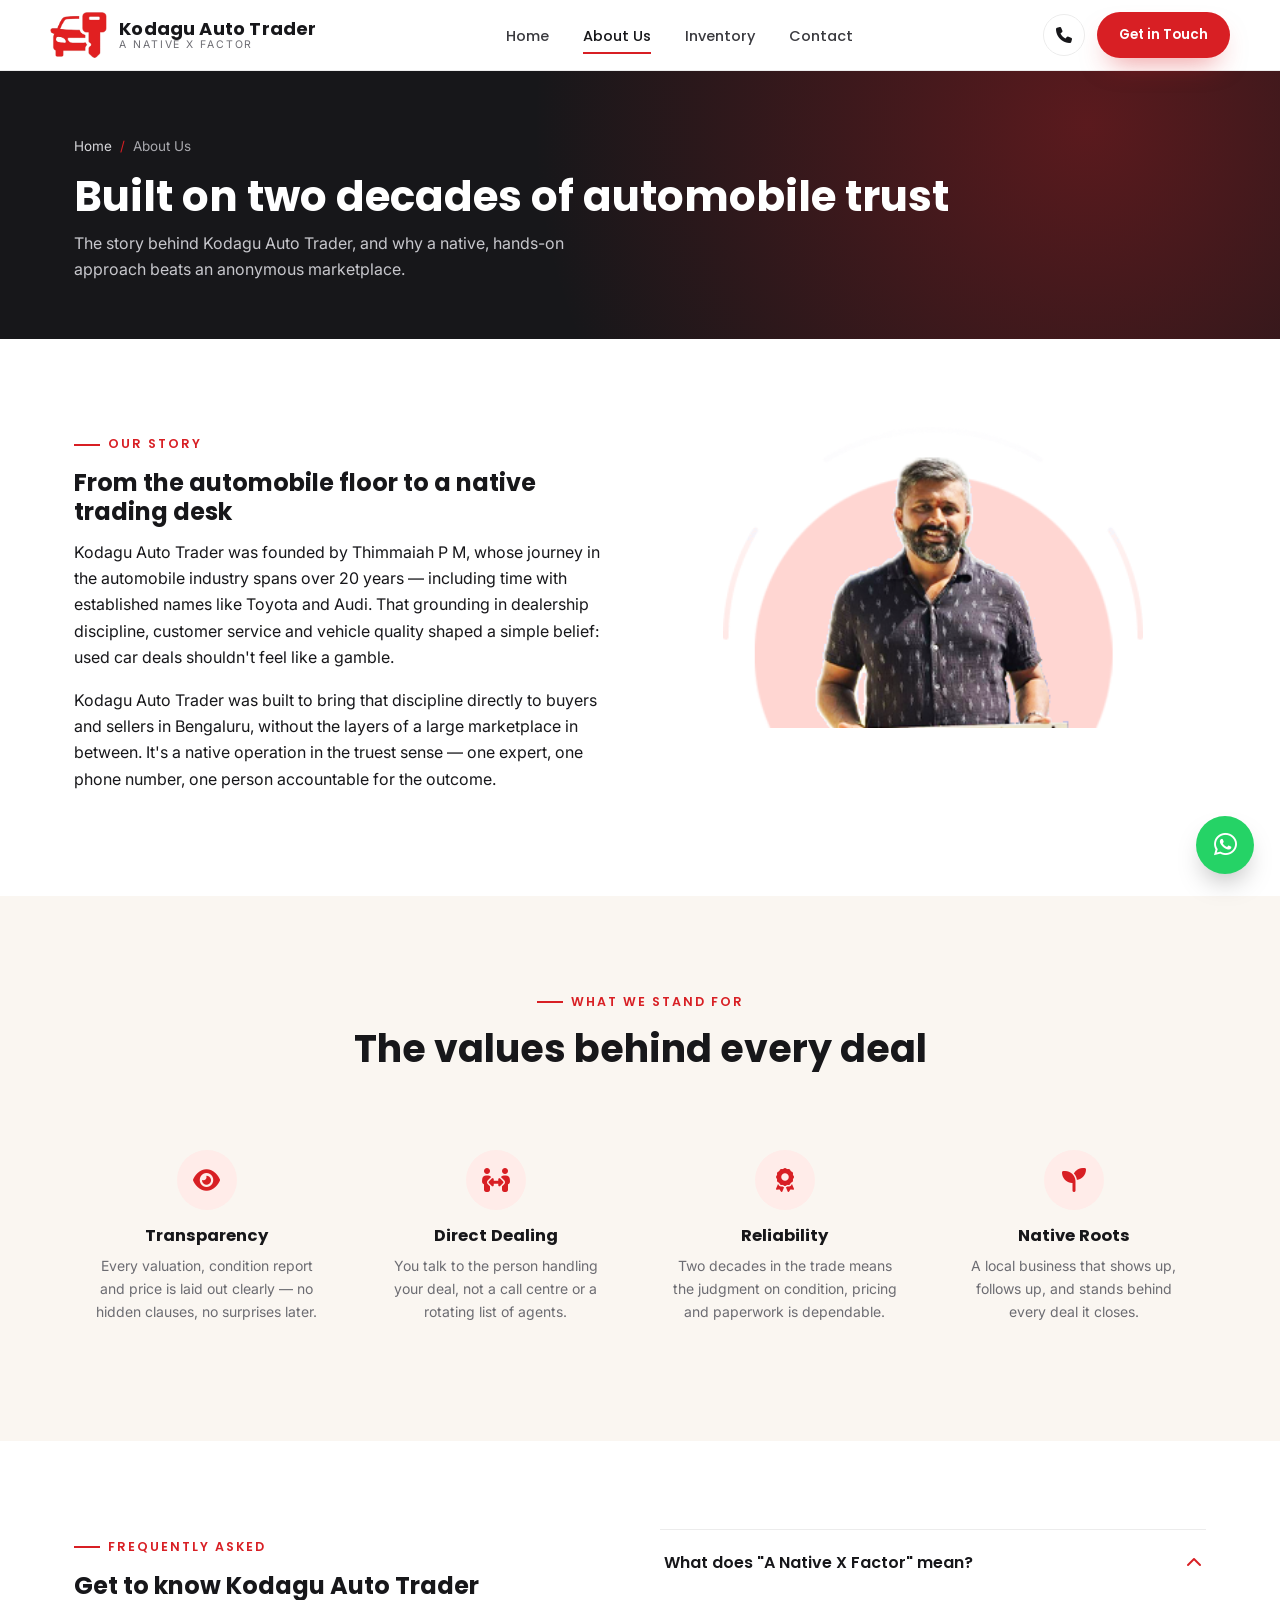
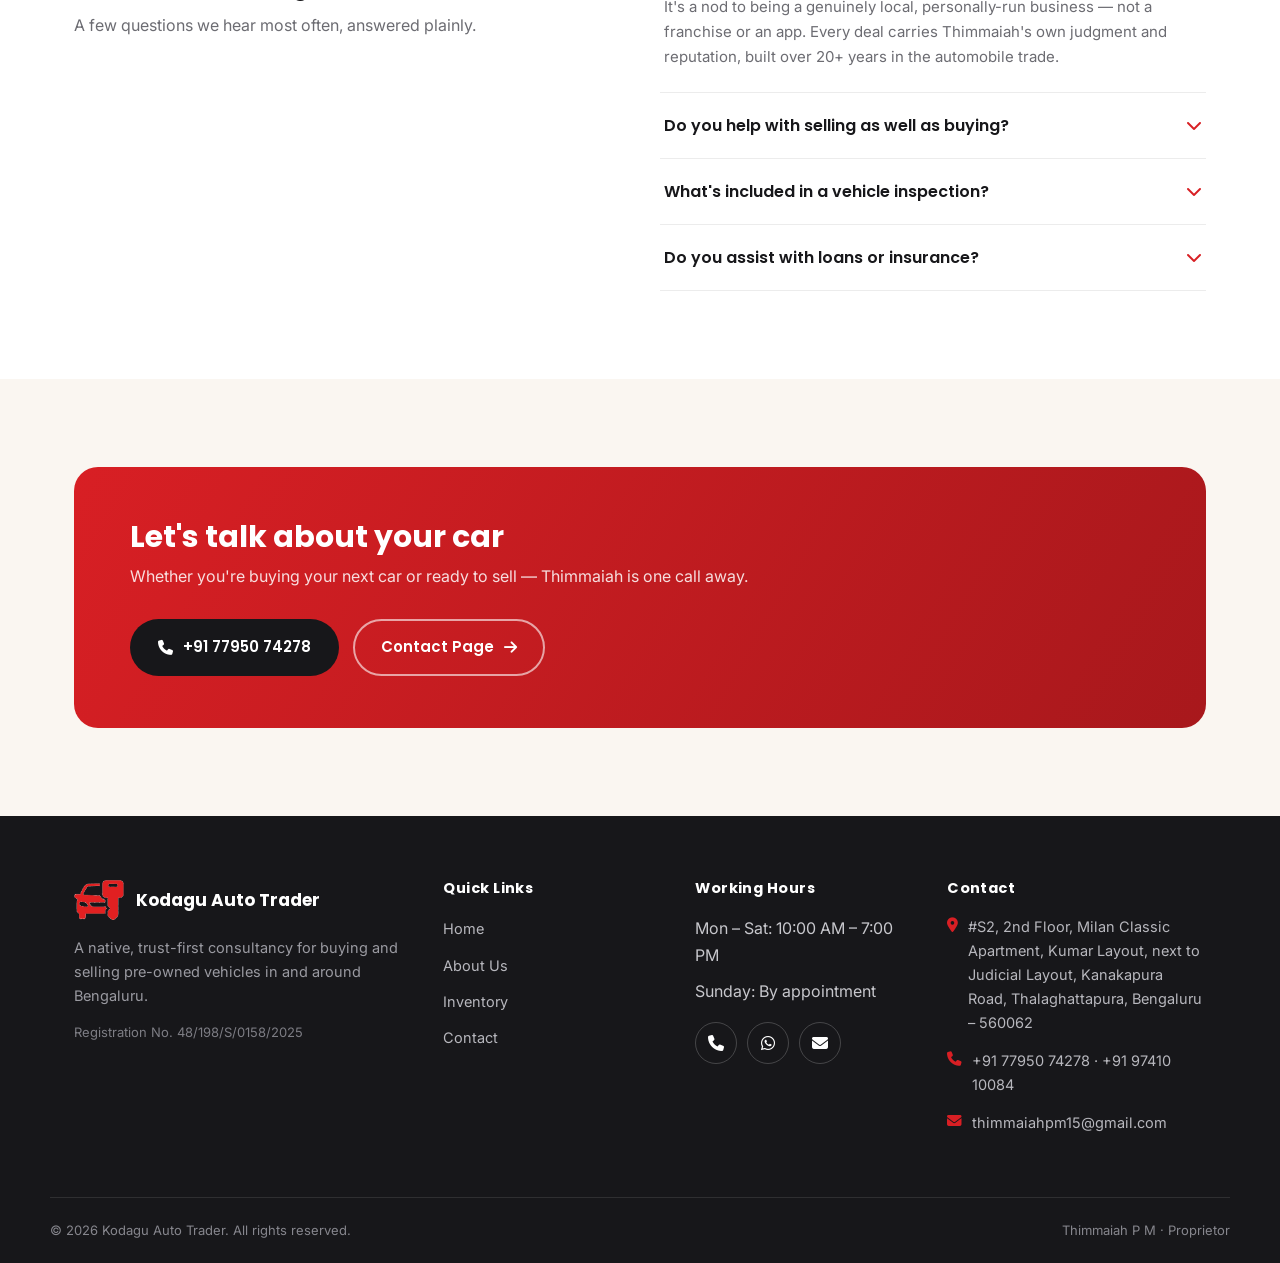
==== about.html @ fabde68c "Inital Pages added" ====
<!doctype html>
<html lang="en">
<head>
<meta charset="UTF-8">
<meta name="viewport" content="width=device-width, initial-scale=1.0">
<title>About Us | Kodagu Auto Trader</title>
<meta name="description" content="Learn about Kodagu Auto Trader, a native Bengaluru used car consultancy led by Thimmaiah P M, and the values that shape every deal.">
<link rel="icon" type="image/png" href="assets/images/logo/favicon-32.png">
<link rel="apple-touch-icon" href="assets/images/logo/favicon-180.png">
<link rel="preconnect" href="https://fonts.googleapis.com">
<link href="https://fonts.googleapis.com/css2?family=Inter:wght@400;500;600;700&family=Poppins:wght@500;600;700;800&display=swap" rel="stylesheet">
<link rel="stylesheet" href="https://cdnjs.cloudflare.com/ajax/libs/font-awesome/6.5.1/css/all.min.css">
<link rel="stylesheet" href="assets/css/style.css">
</head>
<body>

<header class="site-header">
  <div class="container header-inner">
    <a href="index.html" class="brand">
      <img src="assets/images/logo/icon.png" alt="Kodagu Auto Trader">
      <span class="brand-text"><strong>Kodagu Auto Trader</strong><span>A Native X Factor</span></span>
    </a>
    <nav class="main-nav">
      <ul>
        <li><a href="index.html">Home</a></li>
        <li><a href="about.html" class="active">About Us</a></li>
        <li><a href="inventory.html">Inventory</a></li>
        <li><a href="contact.html">Contact</a></li>
      </ul>
    </nav>
    <div class="header-actions">
      <a href="tel:+917795074278" class="icon-btn call-desktop" title="Call us"><i class="fas fa-phone"></i></a>
      <a href="contact.html" class="btn btn-primary btn-sm">Get in Touch</a>
      <button class="nav-toggle" aria-label="Toggle menu"><span></span><span></span><span></span></button>
    </div>
  </div>
</header>

<section class="page-banner">
  <div class="container">
    <div class="breadcrumb"><a href="index.html">Home</a><span>/</span>About Us</div>
    <h1>Built on two decades of automobile trust</h1>
    <p>The story behind Kodagu Auto Trader, and why a native, hands-on approach beats an anonymous marketplace.</p>
  </div>
</section>

<section class="section">
  <div class="container">
    <div class="grid-2">
      <div class="reveal">
        <span class="eyebrow">Our Story</span>
        <h2>From the automobile floor to a native trading desk</h2>
        <p>Kodagu Auto Trader was founded by Thimmaiah P M, whose journey in the automobile industry spans over 20 years &mdash; including time with established names like Toyota and Audi. That grounding in dealership discipline, customer service and vehicle quality shaped a simple belief: used car deals shouldn't feel like a gamble.</p>
        <p>Kodagu Auto Trader was built to bring that discipline directly to buyers and sellers in Bengaluru, without the layers of a large marketplace in between. It's a native operation in the truest sense &mdash; one expert, one phone number, one person accountable for the outcome.</p>
      </div>
      <div class="reveal">
        <img src="assets/images/team/thimmaiah.png" alt="Thimmaiah P M" style="border-radius:20px; width:100%; max-width:420px; margin:0 auto; display:block;">
      </div>
    </div>
  </div>
</section>

<section class="section section--cream">
  <div class="container">
    <div class="section-head center reveal">
      <span class="eyebrow">What We Stand For</span>
      <h2>The values behind every deal</h2>
    </div>
    <div class="value-grid">
      <div class="value-card reveal">
        <div class="ic"><i class="fas fa-eye"></i></div>
        <h3>Transparency</h3>
        <p>Every valuation, condition report and price is laid out clearly &mdash; no hidden clauses, no surprises later.</p>
      </div>
      <div class="value-card reveal">
        <div class="ic"><i class="fas fa-people-arrows"></i></div>
        <h3>Direct Dealing</h3>
        <p>You talk to the person handling your deal, not a call centre or a rotating list of agents.</p>
      </div>
      <div class="value-card reveal">
        <div class="ic"><i class="fas fa-award"></i></div>
        <h3>Reliability</h3>
        <p>Two decades in the trade means the judgment on condition, pricing and paperwork is dependable.</p>
      </div>
      <div class="value-card reveal">
        <div class="ic"><i class="fas fa-seedling"></i></div>
        <h3>Native Roots</h3>
        <p>A local business that shows up, follows up, and stands behind every deal it closes.</p>
      </div>
    </div>
  </div>
</section>

<section class="section">
  <div class="container">
    <div class="grid-2">
      <div class="reveal">
        <span class="eyebrow">Frequently Asked</span>
        <h2>Get to know Kodagu Auto Trader</h2>
        <p style="color:var(--muted);">A few questions we hear most often, answered plainly.</p>
      </div>
      <div class="reveal">
        <div class="accordion open">
          <div class="accordion-item open">
            <button class="accordion-head">What does "A Native X Factor" mean? <span class="chev"><i class="fas fa-chevron-down"></i></span></button>
            <div class="accordion-body"><div class="accordion-body-inner">It's a nod to being a genuinely local, personally-run business &mdash; not a franchise or an app. Every deal carries Thimmaiah's own judgment and reputation, built over 20+ years in the automobile trade.</div></div>
          </div>
          <div class="accordion-item">
            <button class="accordion-head">Do you help with selling as well as buying? <span class="chev"><i class="fas fa-chevron-down"></i></span></button>
            <div class="accordion-body"><div class="accordion-body-inner">Yes. We handle valuation, inspection, market sourcing, negotiation and documentation for sellers looking to get a fair price, and for buyers looking for a verified, well-priced car.</div></div>
          </div>
          <div class="accordion-item">
            <button class="accordion-head">What's included in a vehicle inspection? <span class="chev"><i class="fas fa-chevron-down"></i></span></button>
            <div class="accordion-body"><div class="accordion-body-inner">
              A check of the mechanical and electrical systems, signs of accidents or prior repairs, and an honest read on overall condition.
              <ul>
                <li>Engine, transmission and electrical health</li>
                <li>Body and paint condition, accident history</li>
                <li>Documentation and ownership verification</li>
              </ul>
            </div></div>
          </div>
          <div class="accordion-item">
            <button class="accordion-head">Do you assist with loans or insurance? <span class="chev"><i class="fas fa-chevron-down"></i></span></button>
            <div class="accordion-body"><div class="accordion-body-inner">We guide you on financing options and suitable insurance cover, and help make sense of the transfer process so you're not left figuring it out alone.</div></div>
          </div>
        </div>
      </div>
    </div>
  </div>
</section>

<section class="section section--cream">
  <div class="container">
    <div class="cta-banner reveal">
      <div>
        <h2>Let's talk about your car</h2>
        <p>Whether you're buying your next car or ready to sell &mdash; Thimmaiah is one call away.</p>
      </div>
      <div class="cta-actions">
        <a href="tel:+917795074278" class="btn btn-dark"><i class="fas fa-phone"></i> +91 77950 74278</a>
        <a href="contact.html" class="btn btn-outline">Contact Page <i class="fas fa-arrow-right"></i></a>
      </div>
    </div>
  </div>
</section>

<footer class="site-footer">
  <div class="container footer-grid">
    <div>
      <div class="footer-brand">
        <img src="assets/images/logo/icon.png" alt="Kodagu Auto Trader">
        <strong>Kodagu Auto Trader</strong>
      </div>
      <p>A native, trust-first consultancy for buying and selling pre-owned vehicles in and around Bengaluru.</p>
      <p style="color:#7d7d84; font-size:13px;">Registration No. 48/198/S/0158/2025</p>
    </div>
    <div>
      <h4>Quick Links</h4>
      <ul class="footer-links">
        <li><a href="index.html">Home</a></li>
        <li><a href="about.html">About Us</a></li>
        <li><a href="inventory.html">Inventory</a></li>
        <li><a href="contact.html">Contact</a></li>
      </ul>
    </div>
    <div>
      <h4>Working Hours</h4>
      <ul class="footer-links">
        <li>Mon &ndash; Sat: 10:00 AM &ndash; 7:00 PM</li>
        <li>Sunday: By appointment</li>
      </ul>
      <div class="footer-social">
        <a href="tel:+917795074278" class="icon-btn" style="border-color:rgba(255,255,255,0.2); color:#fff;"><i class="fas fa-phone"></i></a>
        <a href="https://wa.me/917795074278" target="_blank" rel="noopener" class="icon-btn" style="border-color:rgba(255,255,255,0.2); color:#fff;"><i class="fab fa-whatsapp"></i></a>
        <a href="mailto:thimmaiahpm15@gmail.com" class="icon-btn" style="border-color:rgba(255,255,255,0.2); color:#fff;"><i class="fas fa-envelope"></i></a>
      </div>
    </div>
    <div>
      <h4>Contact</h4>
      <ul class="footer-contact">
        <li><i class="fas fa-location-dot"></i> #S2, 2nd Floor, Milan Classic Apartment, Kumar Layout, next to Judicial Layout, Kanakapura Road, Thalaghattapura, Bengaluru &ndash; 560062</li>
        <li><i class="fas fa-phone"></i> +91 77950 74278 &middot; +91 97410 10084</li>
        <li><i class="fas fa-envelope"></i> thimmaiahpm15@gmail.com</li>
      </ul>
    </div>
  </div>
  <div class="container footer-bottom">
    <span>&copy; <span id="year"></span> Kodagu Auto Trader. All rights reserved.</span>
    <span>Thimmaiah P M &middot; Proprietor</span>
  </div>
</footer>

<a href="https://wa.me/917795074278" target="_blank" rel="noopener" class="whatsapp-float" title="Chat on WhatsApp"><i class="fab fa-whatsapp"></i></a>
<div class="back-top" title="Back to top"><i class="fas fa-arrow-up"></i></div>

<script src="assets/js/main.js"></script>
<script>document.getElementById("year").textContent = new Date().getFullYear();</script>
</body>
</html>
---- assets/css/style.css ----
/* Kodagu Auto Trader — base styles */

:root {
  --red: #d81f24;
  --red-dark: #a8181c;
  --red-light: #ffece9;
  --ink: #17171a;
  --ink-soft: #3a3a3f;
  --paper: #ffffff;
  --cream: #faf6f1;
  --line: #ececec;
  --muted: #6c6c72;
  --shadow: 0 20px 45px -20px rgba(23, 23, 26, 0.25);
  --radius: 14px;
  --container: 1180px;
  --font-head: "Poppins", "Segoe UI", sans-serif;
  --font-body: "Inter", "Segoe UI", sans-serif;
}

* { box-sizing: border-box; }
html { scroll-behavior: smooth; }

body {
  margin: 0;
  font-family: var(--font-body);
  color: var(--ink);
  background: var(--paper);
  line-height: 1.65;
  -webkit-font-smoothing: antialiased;
}

img { max-width: 100%; display: block; }
a { color: inherit; text-decoration: none; }
ul { margin: 0; padding: 0; list-style: none; }
h1, h2, h3, h4 {
  font-family: var(--font-head);
  line-height: 1.2;
  margin: 0 0 0.5em;
  color: var(--ink);
}
p { margin: 0 0 1em; }

.container {
  width: 100%;
  max-width: var(--container);
  margin: 0 auto;
  padding: 0 24px;
}

.section {
  padding: 88px 0;
}
.section--tight { padding: 56px 0; }
.section--cream { background: var(--cream); }
.section--ink { background: var(--ink); color: #eee; }
.section--ink h2, .section--ink h3 { color: #fff; }

.eyebrow {
  display: inline-flex;
  align-items: center;
  gap: 8px;
  font-family: var(--font-head);
  font-size: 12.5px;
  font-weight: 600;
  letter-spacing: 0.16em;
  text-transform: uppercase;
  color: var(--red);
  margin-bottom: 14px;
}
.eyebrow::before {
  content: "";
  width: 26px;
  height: 2px;
  background: var(--red);
  display: inline-block;
}

.section-head {
  max-width: 640px;
  margin: 0 0 48px;
}
.section-head.center { margin-left: auto; margin-right: auto; text-align: center; }
.section-head h2 { font-size: clamp(26px, 3.2vw, 38px); }
.section-head p { color: var(--muted); font-size: 17px; }

/* Buttons */
.btn {
  display: inline-flex;
  align-items: center;
  gap: 10px;
  padding: 14px 26px;
  border-radius: 999px;
  font-family: var(--font-head);
  font-weight: 600;
  font-size: 15px;
  border: 2px solid transparent;
  cursor: pointer;
  transition: transform 0.18s ease, box-shadow 0.18s ease, background 0.18s ease, color 0.18s ease;
  white-space: nowrap;
}
.btn:hover { transform: translateY(-2px); }
.btn-primary { background: var(--red); color: #fff; box-shadow: 0 14px 28px -12px rgba(216, 31, 36, 0.55); }
.btn-primary:hover { background: var(--red-dark); }
.btn-dark { background: var(--ink); color: #fff; }
.btn-dark:hover { background: #000; }
.btn-outline { border-color: rgba(255,255,255,0.5); color: #fff; }
.btn-outline:hover { background: rgba(255,255,255,0.12); }
.btn-outline-dark { border-color: var(--ink); color: var(--ink); }
.btn-outline-dark:hover { background: var(--ink); color: #fff; }
.btn-block { width: 100%; justify-content: center; }
.btn-sm { padding: 10px 20px; font-size: 13.5px; }

/* Header */
.site-header {
  position: sticky;
  top: 0;
  z-index: 100;
  background: rgba(255,255,255,0.92);
  backdrop-filter: saturate(180%) blur(10px);
  border-bottom: 1px solid var(--line);
}
.header-inner {
  display: flex;
  align-items: center;
  justify-content: space-between;
  gap: 24px;
  padding: 12px 0;
}
.brand { display: flex; align-items: center; gap: 12px; }
.brand img { height: 46px; width: auto; }
.brand-text { display: flex; flex-direction: column; line-height: 1.15; }
.brand-text strong { font-family: var(--font-head); font-size: 18px; letter-spacing: 0.01em; }
.brand-text span { font-size: 10.5px; letter-spacing: 0.18em; text-transform: uppercase; color: var(--muted); }

.main-nav ul { display: flex; gap: 34px; }
.main-nav a {
  font-family: var(--font-head);
  font-size: 14.5px;
  font-weight: 500;
  color: var(--ink-soft);
  position: relative;
  padding: 6px 0;
}
.main-nav a::after {
  content: "";
  position: absolute; left: 0; bottom: -2px;
  width: 0; height: 2px; background: var(--red);
  transition: width 0.2s ease;
}
.main-nav a:hover, .main-nav a.active { color: var(--ink); }
.main-nav a:hover::after, .main-nav a.active::after { width: 100%; }

.header-actions { display: flex; align-items: center; gap: 12px; }
.icon-btn {
  display: inline-flex; align-items: center; justify-content: center;
  width: 42px; height: 42px; border-radius: 50%;
  border: 1px solid var(--line); color: var(--ink);
  transition: background 0.2s ease, color 0.2s ease, border-color 0.2s ease;
}
.icon-btn:hover { background: var(--red); border-color: var(--red); color: #fff; }

.nav-toggle {
  display: none;
  flex-direction: column;
  gap: 5px;
  background: none;
  border: none;
  cursor: pointer;
  padding: 6px;
}
.nav-toggle span { width: 24px; height: 2px; background: var(--ink); border-radius: 2px; }

/* Hero */
.hero {
  position: relative;
  overflow: hidden;
  background: var(--ink);
  color: #fff;
}
.hero::before {
  content: "";
  position: absolute; inset: 0;
  background:
    radial-gradient(circle at 82% 18%, rgba(216,31,36,0.35), transparent 45%),
    radial-gradient(circle at 8% 90%, rgba(216,31,36,0.22), transparent 40%);
}
.hero-inner {
  position: relative;
  display: grid;
  grid-template-columns: 1.1fr 0.9fr;
  align-items: center;
  gap: 40px;
  padding: 96px 0 84px;
}
.hero-eyebrow {
  display: inline-flex; align-items: center; gap: 10px;
  background: rgba(255,255,255,0.08);
  border: 1px solid rgba(255,255,255,0.15);
  padding: 8px 16px; border-radius: 999px;
  font-family: var(--font-head); font-size: 12.5px; font-weight: 600;
  letter-spacing: 0.1em; text-transform: uppercase; color: #ffd9d9;
  margin-bottom: 22px;
}
.hero h1 {
  font-size: clamp(34px, 4.8vw, 56px);
  color: #fff;
  margin-bottom: 20px;
}
.hero h1 em { font-style: normal; color: var(--red); }
.hero p.lead {
  font-size: 18px; color: #cfcfd4; max-width: 520px; margin-bottom: 32px;
}
.hero-actions { display: flex; gap: 16px; flex-wrap: wrap; margin-bottom: 40px; }
.hero-stats { display: flex; gap: 34px; flex-wrap: wrap; }
.hero-stats div strong { display: block; font-family: var(--font-head); font-size: 26px; color: #fff; }
.hero-stats div span { font-size: 13px; color: #a9a9ae; }

.hero-visual {
  position: relative;
  display: flex; align-items: center; justify-content: center;
}
.hero-visual .glow {
  position: absolute; width: 340px; height: 340px; border-radius: 50%;
  background: radial-gradient(circle, rgba(216,31,36,0.45), transparent 70%);
  filter: blur(10px);
}
.hero-visual img { position: relative; width: min(360px, 80%); }
.hero-badge {
  position: absolute; bottom: 6%; left: 6%;
  background: #fff; color: var(--ink);
  border-radius: var(--radius);
  padding: 14px 18px;
  box-shadow: var(--shadow);
  display: flex; align-items: center; gap: 12px;
  font-family: var(--font-head);
}
.hero-badge .num { font-size: 22px; font-weight: 700; color: var(--red); }
.hero-badge span { display: block; font-size: 12px; color: var(--muted); font-family: var(--font-body); }

/* Trust strip */
.trust-strip {
  background: var(--paper);
  border-bottom: 1px solid var(--line);
}
.trust-grid {
  display: grid;
  grid-template-columns: repeat(4, 1fr);
  gap: 24px;
  padding: 34px 0;
}
.trust-item { display: flex; align-items: center; gap: 14px; }
.trust-item .ic {
  width: 44px; height: 44px; border-radius: 12px;
  background: var(--red-light); color: var(--red);
  display: flex; align-items: center; justify-content: center;
  font-size: 19px; flex-shrink: 0;
}
.trust-item strong { display: block; font-family: var(--font-head); font-size: 14.5px; }
.trust-item span { font-size: 12.5px; color: var(--muted); }

/* Cards */
.grid-3 { display: grid; grid-template-columns: repeat(3, 1fr); gap: 28px; }
.grid-4 { display: grid; grid-template-columns: repeat(4, 1fr); gap: 24px; }
.grid-2 { display: grid; grid-template-columns: 1fr 1fr; gap: 40px; }

.service-card {
  background: var(--paper);
  border: 1px solid var(--line);
  border-radius: var(--radius);
  padding: 32px 28px;
  transition: transform 0.2s ease, box-shadow 0.2s ease, border-color 0.2s ease;
}
.service-card:hover { transform: translateY(-6px); box-shadow: var(--shadow); border-color: transparent; }
.service-card .ic {
  width: 52px; height: 52px; border-radius: 14px;
  background: var(--ink); color: var(--red);
  display: flex; align-items: center; justify-content: center;
  font-size: 22px; margin-bottom: 18px;
}
.service-card h3 { font-size: 18px; }
.service-card p { color: var(--muted); font-size: 15px; margin-bottom: 0; }

.car-card {
  border-radius: var(--radius);
  overflow: hidden;
  background: var(--paper);
  border: 1px solid var(--line);
  transition: transform 0.2s ease, box-shadow 0.2s ease;
}
.car-card:hover { transform: translateY(-6px); box-shadow: var(--shadow); }
.car-card .img-wrap { aspect-ratio: 4/3; overflow: hidden; background: #eee; }
.car-card .img-wrap img { width: 100%; height: 100%; object-fit: cover; transition: transform 0.4s ease; }
.car-card:hover .img-wrap img { transform: scale(1.08); }
.car-card .body { padding: 18px 20px; }
.car-card .tag {
  display: inline-block; font-size: 11.5px; font-weight: 700;
  letter-spacing: 0.05em; text-transform: uppercase;
  color: var(--red); background: var(--red-light);
  padding: 4px 10px; border-radius: 999px; margin-bottom: 10px;
}
.car-card h3 { font-size: 17px; margin-bottom: 4px; }
.car-card p { color: var(--muted); font-size: 14px; margin: 0; }

/* Proprietor */
.proprietor {
  display: grid;
  grid-template-columns: 0.85fr 1.15fr;
  gap: 56px;
  align-items: center;
}
.proprietor-photo {
  position: relative;
  border-radius: 24px;
  overflow: hidden;
  background: var(--red-light);
  padding: 22px 22px 0;
}
.proprietor-photo img { width: 100%; border-radius: 18px 18px 0 0; }
.proprietor-quote {
  background: var(--ink); color: #fff; border-radius: var(--radius);
  padding: 22px 24px; margin-top: -1px;
  font-family: var(--font-head); font-size: 14.5px; line-height: 1.5;
}
.proprietor-quote strong { color: var(--red); }
.proprietor h2 { font-size: clamp(24px, 3vw, 32px); }
.proprietor .role { color: var(--red); font-weight: 600; font-family: var(--font-head); font-size: 14px; margin-bottom: 14px; display: block; }
.proprietor .facts { display: flex; gap: 26px; margin-top: 26px; flex-wrap: wrap; }
.proprietor .facts div strong { display: block; font-family: var(--font-head); font-size: 22px; color: var(--red); }
.proprietor .facts div span { font-size: 12.5px; color: var(--muted); }

/* CTA banner */
.cta-banner {
  background: linear-gradient(120deg, var(--red), var(--red-dark));
  color: #fff;
  border-radius: 24px;
  padding: 52px 56px;
  display: flex; align-items: center; justify-content: space-between;
  gap: 30px; flex-wrap: wrap;
}
.cta-banner h2 { color: #fff; margin-bottom: 8px; font-size: clamp(22px, 2.6vw, 30px); }
.cta-banner p { color: rgba(255,255,255,0.85); margin: 0; }
.cta-actions { display: flex; gap: 14px; flex-wrap: wrap; }
.cta-banner .btn-dark { background: #17171a; }
.cta-banner .btn-outline { border-color: rgba(255,255,255,0.6); }

/* Footer */
.site-footer { background: var(--ink); color: #c7c7cc; padding-top: 64px; }
.footer-grid {
  display: grid;
  grid-template-columns: 1.4fr 0.9fr 0.9fr 1.1fr;
  gap: 40px;
  padding-bottom: 48px;
  border-bottom: 1px solid rgba(255,255,255,0.1);
}
.footer-brand { display: flex; align-items: center; gap: 12px; margin-bottom: 16px; }
.footer-brand img { height: 40px; }
.footer-brand strong { font-family: var(--font-head); color: #fff; font-size: 17px; }
.site-footer h4 { color: #fff; font-size: 14.5px; letter-spacing: 0.03em; margin-bottom: 18px; }
.site-footer p { color: #9a9aa1; font-size: 14.5px; }
.footer-links li { margin-bottom: 10px; }
.footer-links a { color: #b7b7bd; font-size: 14.5px; transition: color 0.2s ease; }
.footer-links a:hover { color: var(--red); }
.footer-contact li { display: flex; gap: 10px; margin-bottom: 14px; font-size: 14.5px; color: #b7b7bd; align-items: flex-start; }
.footer-contact li i { color: var(--red); margin-top: 3px; }
.footer-social { display: flex; gap: 10px; margin-top: 18px; }
.footer-bottom {
  display: flex; align-items: center; justify-content: space-between;
  padding: 22px 0; font-size: 13px; color: #86868d; flex-wrap: wrap; gap: 10px;
}
.footer-bottom a { color: #b7b7bd; }

/* Page banner (inner pages) */
.page-banner {
  background: var(--ink);
  color: #fff;
  padding: 64px 0 56px;
  position: relative;
  overflow: hidden;
}
.page-banner::before {
  content: "";
  position: absolute; inset: 0;
  background: radial-gradient(circle at 85% 20%, rgba(216,31,36,0.35), transparent 50%);
}
.page-banner .container { position: relative; }
.breadcrumb { display: flex; gap: 8px; font-size: 13.5px; color: #a9a9ae; margin-bottom: 14px; }
.breadcrumb a { color: #d6d6da; }
.breadcrumb span { color: var(--red); }
.page-banner h1 { color: #fff; font-size: clamp(28px, 4vw, 42px); margin-bottom: 8px; }
.page-banner p { color: #c7c7cc; max-width: 560px; margin: 0; }

/* Values / icon list */
.value-grid { display: grid; grid-template-columns: repeat(4, 1fr); gap: 24px; }
.value-card { text-align: center; padding: 30px 20px; }
.value-card .ic {
  width: 60px; height: 60px; margin: 0 auto 16px;
  border-radius: 50%; background: var(--red-light); color: var(--red);
  display: flex; align-items: center; justify-content: center; font-size: 24px;
}
.value-card h3 { font-size: 16.5px; }
.value-card p { color: var(--muted); font-size: 14px; margin: 0; }

/* Timeline / accordion */
.accordion-item { border-bottom: 1px solid var(--line); }
.accordion-item:first-child { border-top: 1px solid var(--line); }
.accordion-head {
  width: 100%; text-align: left; background: none; border: none;
  padding: 20px 4px; display: flex; align-items: center; justify-content: space-between;
  font-family: var(--font-head); font-weight: 600; font-size: 16px; cursor: pointer; color: var(--ink);
}
.accordion-head .chev { transition: transform 0.25s ease; color: var(--red); }
.accordion-item.open .accordion-head .chev { transform: rotate(180deg); }
.accordion-body { max-height: 0; overflow: hidden; transition: max-height 0.3s ease; }
.accordion-item.open .accordion-body { max-height: 400px; }
.accordion-body-inner { padding: 0 4px 22px; color: var(--muted); font-size: 15px; }
.accordion-body-inner ul { padding-left: 18px; list-style: disc; margin-top: 8px; }
.accordion-body-inner li { margin-bottom: 6px; }

/* Contact page */
.contact-grid { display: grid; grid-template-columns: 1fr 1fr; gap: 48px; align-items: start; }
.info-card {
  display: flex; gap: 16px; padding: 22px;
  border: 1px solid var(--line); border-radius: var(--radius); margin-bottom: 16px;
}
.info-card .ic {
  width: 46px; height: 46px; border-radius: 12px; flex-shrink: 0;
  background: var(--ink); color: var(--red);
  display: flex; align-items: center; justify-content: center; font-size: 18px;
}
.info-card h4 { font-size: 15px; margin-bottom: 4px; }
.info-card p { margin: 0; color: var(--muted); font-size: 14.5px; }
.info-card a { color: var(--ink); font-weight: 600; }

.form-card {
  background: var(--cream); border-radius: 20px; padding: 36px;
}
.form-row { display: grid; grid-template-columns: 1fr 1fr; gap: 16px; margin-bottom: 16px; }
.field { margin-bottom: 16px; }
.field label { display: block; font-size: 13px; font-weight: 600; margin-bottom: 6px; font-family: var(--font-head); }
.field input, .field select, .field textarea {
  width: 100%; padding: 13px 15px; border-radius: 10px;
  border: 1px solid #ddd7ce; background: #fff;
  font-family: var(--font-body); font-size: 14.5px;
}
.field textarea { resize: vertical; min-height: 110px; }
.field input:focus, .field textarea:focus, .field select:focus { outline: 2px solid var(--red); outline-offset: 1px; }

.map-wrap { border-radius: 20px; overflow: hidden; border: 1px solid var(--line); }
.map-wrap iframe { width: 100%; height: 340px; border: 0; display: block; }

/* WhatsApp float */
.whatsapp-float {
  position: fixed; bottom: 26px; right: 26px; z-index: 200;
  width: 58px; height: 58px; border-radius: 50%;
  background: #25D366; color: #fff;
  display: flex; align-items: center; justify-content: center;
  font-size: 26px; box-shadow: 0 14px 28px -10px rgba(0,0,0,0.35);
  transition: transform 0.2s ease;
}
.whatsapp-float:hover { transform: scale(1.08); }

/* Back to top */
.back-top {
  position: fixed; bottom: 26px; right: 96px; z-index: 200;
  width: 46px; height: 46px; border-radius: 50%;
  background: var(--ink); color: #fff;
  display: flex; align-items: center; justify-content: center;
  opacity: 0; pointer-events: none; transform: translateY(10px);
  transition: all 0.25s ease;
}
.back-top.show { opacity: 1; pointer-events: auto; transform: translateY(0); }

/* Reveal animation */
.reveal { opacity: 0; transform: translateY(24px); transition: opacity 0.6s ease, transform 0.6s ease; }
.reveal.in { opacity: 1; transform: translateY(0); }

/* Responsive */
@media (max-width: 980px) {
  .hero-inner { grid-template-columns: 1fr; padding-top: 48px; }
  .hero-visual { order: -1; margin-bottom: 12px; }
  .trust-grid { grid-template-columns: repeat(2, 1fr); }
  .grid-3 { grid-template-columns: repeat(2, 1fr); }
  .grid-4 { grid-template-columns: repeat(2, 1fr); }
  .grid-2 { grid-template-columns: 1fr; }
  .proprietor { grid-template-columns: 1fr; }
  .proprietor-photo { max-width: 360px; margin: 0 auto; }
  .value-grid { grid-template-columns: repeat(2, 1fr); }
  .footer-grid { grid-template-columns: 1fr 1fr; }
  .contact-grid { grid-template-columns: 1fr; }
  .cta-banner { padding: 40px; }
}

@media (max-width: 720px) {
  .main-nav, .header-actions .icon-btn.call-desktop { display: none; }
  .nav-toggle { display: flex; }
  .main-nav {
    position: fixed; inset: 68px 16px auto 16px;
    background: #fff; border-radius: 16px; box-shadow: var(--shadow);
    padding: 12px; border: 1px solid var(--line);
    transform: translateY(-12px); opacity: 0; pointer-events: none;
    transition: all 0.22s ease;
  }
  .main-nav.open { transform: translateY(0); opacity: 1; pointer-events: auto; }
  .main-nav ul { flex-direction: column; gap: 4px; }
  .main-nav a { display: block; padding: 12px 14px; border-radius: 10px; }
  .main-nav a:hover, .main-nav a.active { background: var(--red-light); }
  .main-nav a::after { display: none; }
  .grid-3, .grid-4 { grid-template-columns: 1fr; }
  .value-grid { grid-template-columns: 1fr; }
  .footer-grid { grid-template-columns: 1fr; }
  .form-row { grid-template-columns: 1fr; }
  .cta-banner { flex-direction: column; align-items: flex-start; }
  .hero-stats { gap: 22px; }
  .section { padding: 64px 0; }
}
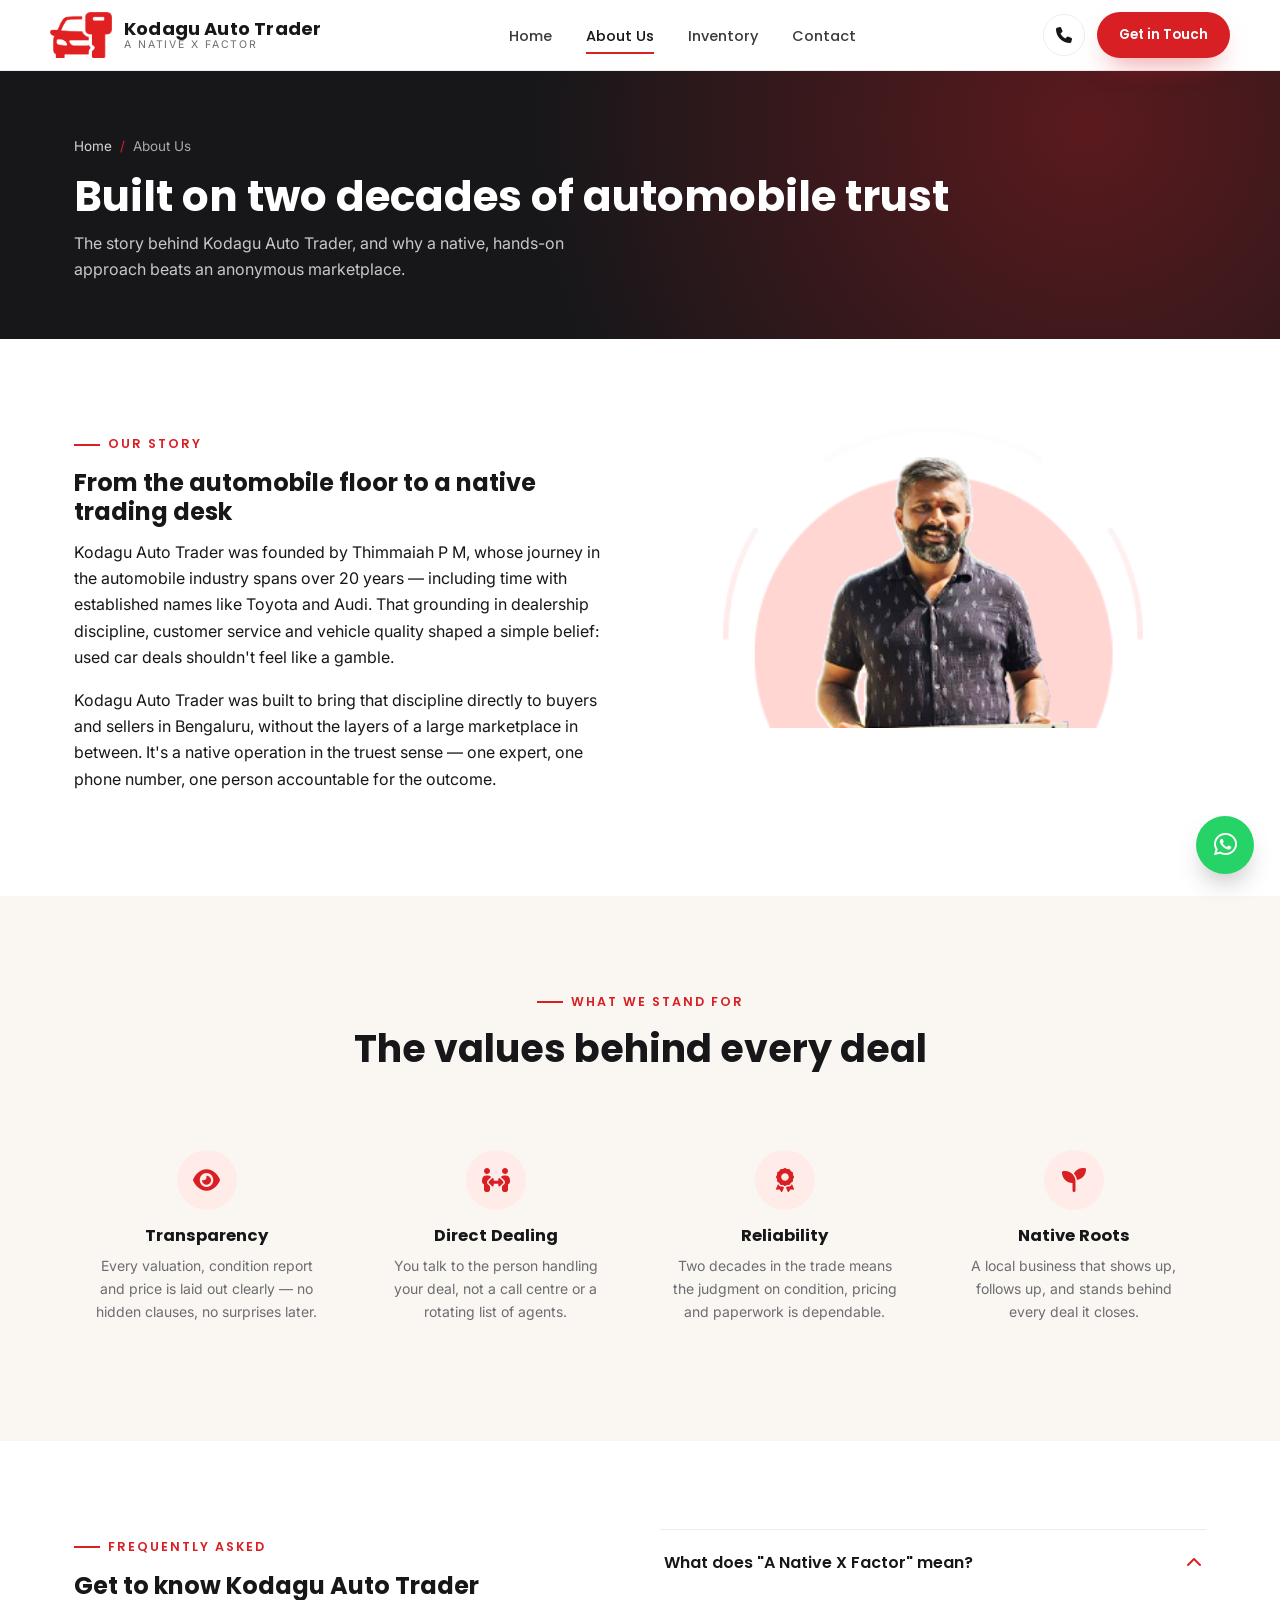
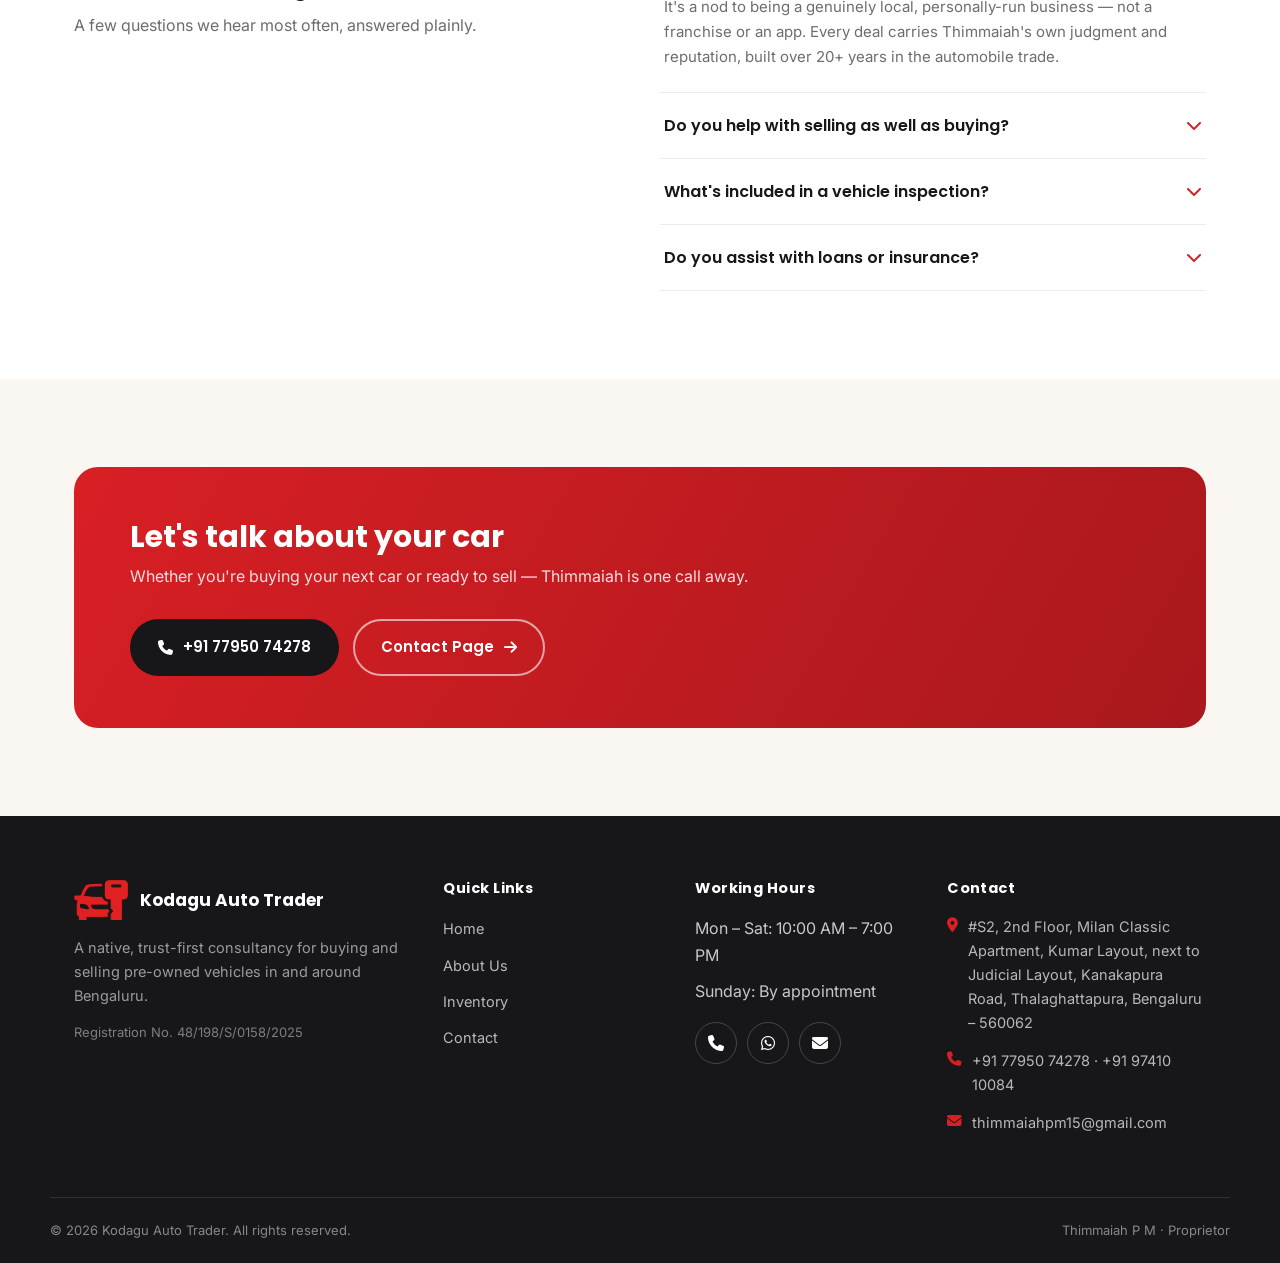
==== commit 9477be61: "Clean URLs updated" ====
--- a/about.html
+++ b/about.html
@@ -16,21 +16,21 @@
 
 <header class="site-header">
   <div class="container header-inner">
-    <a href="index.html" class="brand">
+    <a href="/" class="brand">
       <img src="assets/images/logo/icon.png" alt="Kodagu Auto Trader">
       <span class="brand-text"><strong>Kodagu Auto Trader</strong><span>A Native X Factor</span></span>
     </a>
     <nav class="main-nav">
       <ul>
-        <li><a href="index.html">Home</a></li>
-        <li><a href="about.html" class="active">About Us</a></li>
-        <li><a href="inventory.html">Inventory</a></li>
-        <li><a href="contact.html">Contact</a></li>
+        <li><a href="/">Home</a></li>
+        <li><a href="/about" class="active">About Us</a></li>
+        <li><a href="/inventory">Inventory</a></li>
+        <li><a href="/contact">Contact</a></li>
       </ul>
     </nav>
     <div class="header-actions">
       <a href="tel:+917795074278" class="icon-btn call-desktop" title="Call us"><i class="fas fa-phone"></i></a>
-      <a href="contact.html" class="btn btn-primary btn-sm">Get in Touch</a>
+      <a href="/contact" class="btn btn-primary btn-sm">Get in Touch</a>
       <button class="nav-toggle" aria-label="Toggle menu"><span></span><span></span><span></span></button>
     </div>
   </div>
@@ -38,7 +38,7 @@
 
 <section class="page-banner">
   <div class="container">
-    <div class="breadcrumb"><a href="index.html">Home</a><span>/</span>About Us</div>
+    <div class="breadcrumb"><a href="/">Home</a><span>/</span>About Us</div>
     <h1>Built on two decades of automobile trust</h1>
     <p>The story behind Kodagu Auto Trader, and why a native, hands-on approach beats an anonymous marketplace.</p>
   </div>
@@ -139,7 +139,7 @@
       </div>
       <div class="cta-actions">
         <a href="tel:+917795074278" class="btn btn-dark"><i class="fas fa-phone"></i> +91 77950 74278</a>
-        <a href="contact.html" class="btn btn-outline">Contact Page <i class="fas fa-arrow-right"></i></a>
+        <a href="/contact" class="btn btn-outline">Contact Page <i class="fas fa-arrow-right"></i></a>
       </div>
     </div>
   </div>
@@ -158,10 +158,10 @@
     <div>
       <h4>Quick Links</h4>
       <ul class="footer-links">
-        <li><a href="index.html">Home</a></li>
-        <li><a href="about.html">About Us</a></li>
-        <li><a href="inventory.html">Inventory</a></li>
-        <li><a href="contact.html">Contact</a></li>
+        <li><a href="/">Home</a></li>
+        <li><a href="/about">About Us</a></li>
+        <li><a href="/inventory">Inventory</a></li>
+        <li><a href="/contact">Contact</a></li>
       </ul>
     </div>
     <div>
